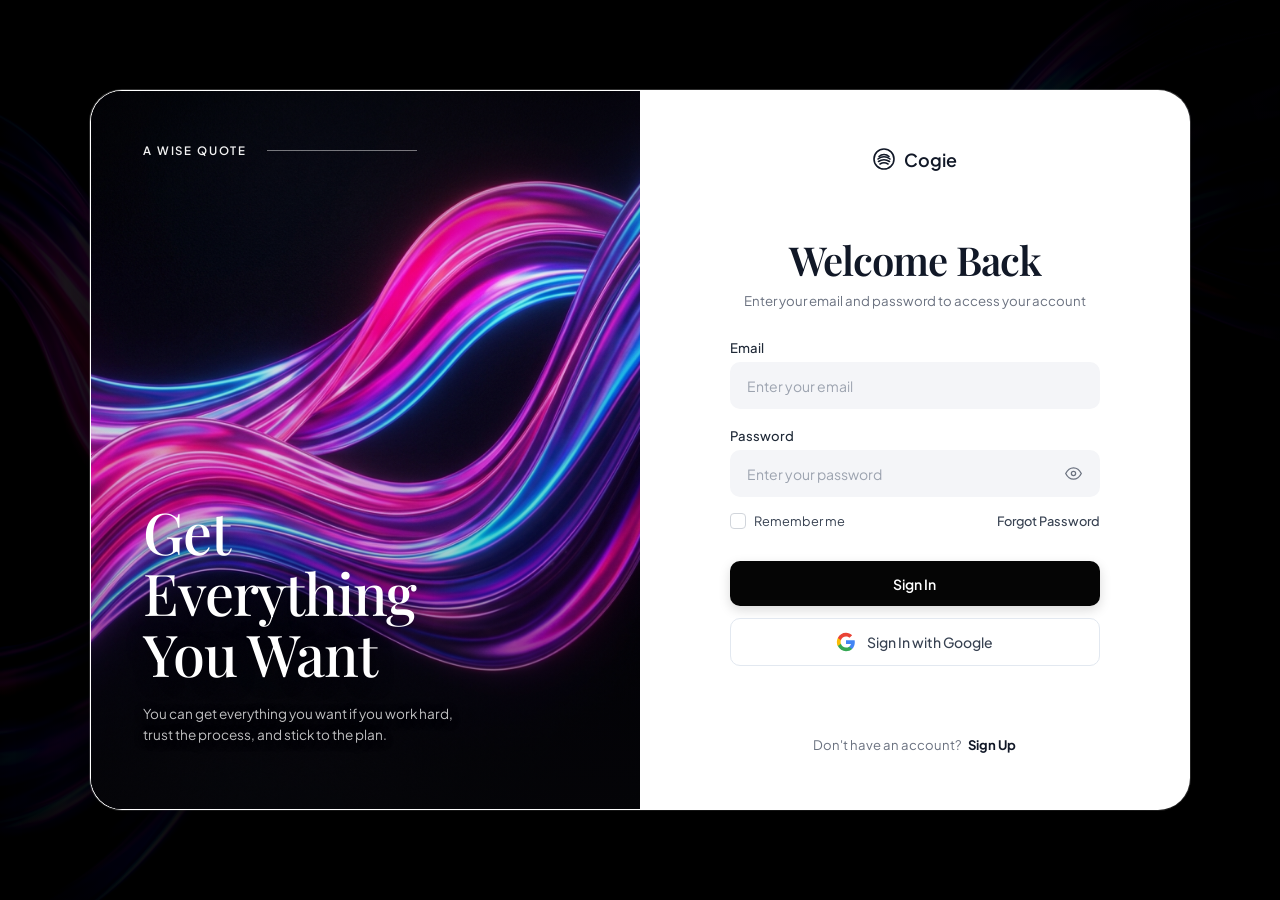
==== index.html @ a735789b "Base" ====
<!DOCTYPE html>
<html lang="en">
<head>
  <meta charset="UTF-8" />
  <meta name="viewport" content="width=device-width, initial-scale=1.0" />
  <title>Cogie — Sign In</title>
  <meta name="description" content="Welcome back to Cogie. Sign in to access your account." />
  
  <!-- Google Fonts: Bodoni Moda / Playfair Display & Plus Jakarta Sans -->
  <link rel="preconnect" href="https://fonts.googleapis.com">
  <link rel="preconnect" href="https://fonts.gstatic.com" crossorigin>
  <link href="https://fonts.googleapis.com/css2?family=Bodoni+Moda:ital,opsz,wght@0,6..96,400..700;1,6..96,400..700&family=Playfair+Display:ital,wght@0,400..700;1,400..700&family=Plus+Jakarta+Sans:wght@400;500;600;700&display=swap" rel="stylesheet">

  <link rel="stylesheet" href="style.css" />
</head>
<body>
  <!-- Background ambient atmosphere -->
  <div class="ambient-background"></div>

  <main class="page-container">
    <div class="auth-card" id="authCard">
      
      <!-- Left Visual Hero Panel -->
      <section class="hero-panel" aria-label="Quote and brand art">
        <div class="hero-bg-wrapper">
          <img src="assets/waves.jpg" alt="Vibrant fluid abstract ribbons" class="hero-bg-img" />
          <div class="hero-overlay"></div>
        </div>

        <div class="hero-content">
          <!-- Top Quote Label with Divider -->
          <div class="quote-header">
            <span class="quote-label">A WISE QUOTE</span>
            <div class="quote-line"></div>
          </div>

          <!-- Bottom Quote Main Text -->
          <div class="quote-body">
            <h1 class="quote-headline">
              Get<br>
              Everything<br>
              You Want
            </h1>
            <p class="quote-subtext">
              You can get everything you want if you work hard, trust the process, and stick to the plan.
            </p>
          </div>
        </div>
      </section>

      <!-- Right Login Form Panel -->
      <section class="form-panel" aria-label="Sign in form">
        <div class="form-panel-inner">
          
          <!-- Brand Logo Header -->
          <header class="brand-header">
            <a href="#" class="brand-logo" aria-label="Cogie Home">
              <!-- Cogie Ribbon Spiral Wave Icon -->
              <svg class="brand-icon" viewBox="0 0 24 24" fill="none" stroke="currentColor" stroke-linecap="round" stroke-linejoin="round" xmlns="http://www.w3.org/2000/svg">
                <circle cx="12" cy="12" r="10" stroke-width="1.6"/>
                <path d="M7 9.5c1.5-1.5 3.2-2 5-2s3.5.5 5 2" stroke-width="1.6"/>
                <path d="M6 12c1.8-1.5 3.8-2.2 6-2.2s4.2.7 6 2.2" stroke-width="1.6"/>
                <path d="M6.5 14.5c1.8-1.2 3.5-1.7 5.5-1.7s3.7.5 5.5 1.7" stroke-width="1.6"/>
                <path d="M8 17c1.3-.8 2.5-1.2 4-1.2s2.7.4 4 1.2" stroke-width="1.6"/>
              </svg>
              <span class="brand-name">Cogie</span>
            </a>
          </header>

          <!-- Form Content Container -->
          <div class="form-content">
            <div class="welcome-header">
              <h2 class="welcome-title">Welcome Back</h2>
              <p class="welcome-subtitle">Enter your email and password to access your account</p>
            </div>

            <!-- Login Form -->
            <form class="login-form" id="loginForm" novalidate>
              
              <!-- Email Input Group -->
              <div class="form-group">
                <label for="email" class="form-label">Email</label>
                <div class="input-wrapper">
                  <input
                    type="email"
                    id="email"
                    name="email"
                    class="form-input"
                    placeholder="Enter your email"
                    autocomplete="email"
                    required
                  />
                </div>
                <span class="error-message" id="emailError">Please enter a valid email address</span>
              </div>

              <!-- Password Input Group -->
              <div class="form-group">
                <label for="password" class="form-label">Password</label>
                <div class="input-wrapper password-wrapper">
                  <input
                    type="password"
                    id="password"
                    name="password"
                    class="form-input"
                    placeholder="Enter your password"
                    autocomplete="current-password"
                    required
                  />
                  <button
                    type="button"
                    class="password-toggle-btn"
                    id="passwordToggleBtn"
                    aria-label="Toggle password visibility"
                  >
                    <!-- Eye Icon (Default: hidden password) -->
                    <svg class="eye-icon eye-open" viewBox="0 0 24 24" fill="none" stroke="currentColor" stroke-width="1.8" stroke-linecap="round" stroke-linejoin="round">
                      <path d="M1 12s4-8 11-8 11 8 11 8-4 8-11 8-11-8-11-8z"></path>
                      <circle cx="12" cy="12" r="3"></circle>
                    </svg>
                    <!-- Eye Off Icon -->
                    <svg class="eye-icon eye-closed" viewBox="0 0 24 24" fill="none" stroke="currentColor" stroke-width="1.8" stroke-linecap="round" stroke-linejoin="round" style="display: none;">
                      <path d="M17.94 17.94A10.07 10.07 0 0 1 12 20c-7 0-11-8-11-8a18.45 18.45 0 0 1 5.06-5.94M9.9 4.24A9.12 9.12 0 0 1 12 4c7 0 11 8 11 8a18.5 18.5 0 0 1-2.16 3.19m-6.72-1.07a3 3 0 1 1-4.24-4.24"></path>
                      <line x1="1" y1="1" x2="23" y2="23"></line>
                    </svg>
                  </button>
                </div>
                <span class="error-message" id="passwordError">Please enter your password</span>
              </div>

              <!-- Options Row: Remember Me & Forgot Password -->
              <div class="form-options">
                <label class="custom-checkbox-container">
                  <input type="checkbox" id="rememberMe" name="remember" />
                  <span class="checkbox-custom"></span>
                  <span class="checkbox-label">Remember me</span>
                </label>
                <a href="#forgot" class="forgot-link">Forgot Password</a>
              </div>

              <!-- Action Buttons -->
              <div class="button-group">
                <button type="submit" class="btn btn-primary" id="submitBtn">
                  <span class="btn-text">Sign In</span>
                  <span class="btn-spinner" aria-hidden="true"></span>
                </button>

                <button type="button" class="btn btn-google" id="googleSignInBtn">
                  <!-- Official Google "G" Logo -->
                  <svg class="google-icon" viewBox="0 0 24 24" width="20" height="20" xmlns="http://www.w3.org/2000/svg">
                    <path d="M22.56 12.25c0-.78-.07-1.53-.2-2.25H12v4.26h5.92c-.26 1.37-1.04 2.53-2.21 3.31v2.77h3.57c2.08-1.92 3.28-4.74 3.28-8.09z" fill="#4285F4"/>
                    <path d="M12 23c2.97 0 5.46-.98 7.28-2.66l-3.57-2.77c-.98.66-2.23 1.06-3.71 1.06-2.86 0-5.29-1.93-6.16-4.53H2.18v2.84C3.99 20.53 7.7 23 12 23z" fill="#34A853"/>
                    <path d="M5.84 14.09c-.22-.66-.35-1.36-.35-2.09s.13-1.43.35-2.09V7.06H2.18C1.43 8.55 1 10.22 1 12s.43 3.45 1.18 4.94l2.85-2.22.81-.63z" fill="#FBBC05"/>
                    <path d="M12 5.38c1.62 0 3.06.56 4.21 1.64l3.15-3.15C17.45 2.09 14.97 1 12 1 7.7 1 3.99 3.47 2.18 7.06l3.66 2.84c.87-2.6 3.3-4.52 6.16-4.52z" fill="#EA4335"/>
                  </svg>
                  <span class="google-text">Sign In with Google</span>
                </button>
              </div>

            </form>
          </div>

          <!-- Bottom Footer -->
          <footer class="form-footer">
            <p class="footer-text">
              Don't have an account? <a href="#signup" class="signup-link">Sign Up</a>
            </p>
          </footer>

        </div>
      </section>

    </div>
  </main>

  <!-- Notification Toast (for interactive feedback) -->
  <div class="toast" id="toast" role="alert" aria-live="polite"></div>

  <script src="script.js"></script>
</body>
</html>
---- style.css ----
/* ==========================================================================
   Design Tokens & CSS Variables
   ========================================================================== */
:root {
  /* Colors */
  --bg-dark: #08080c;
  --panel-dark: #050508;
  --panel-light: #ffffff;
  
  --text-dark: #111827;
  --text-muted: #6b7280;
  --text-light: #ffffff;
  --text-light-muted: rgba(255, 255, 255, 0.72);

  --input-bg: #f4f5f8;
  --input-bg-focus: #ffffff;
  --input-border: #e5e7eb;
  --input-border-focus: #111827;
  
  --btn-primary-bg: #050505;
  --btn-primary-hover: #1f242d;
  --btn-primary-text: #ffffff;

  --btn-google-bg: #ffffff;
  --btn-google-border: #e2e8f0;
  --btn-google-hover: #f8fafc;
  --btn-google-text: #1e293b;

  --border-card: rgba(255, 255, 255, 0.95);
  --border-radius-card: 32px;
  --border-radius-input: 10px;
  --border-radius-btn: 10px;

  /* Typography */
  --font-serif: 'Playfair Display', 'Bodoni Moda', Georgia, serif;
  --font-sans: 'Plus Jakarta Sans', -apple-system, BlinkMacSystemFont, "Segoe UI", Roboto, sans-serif;

  /* Transitions */
  --transition-fast: 0.2s cubic-bezier(0.4, 0, 0.2, 1);
  --transition-smooth: 0.35s cubic-bezier(0.16, 1, 0.3, 1);
}

/* ==========================================================================
   Reset & Base Styles
   ========================================================================== */
*, *::before, *::after {
  box-sizing: border-box;
  margin: 0;
  padding: 0;
}

html, body {
  min-height: 100vh;
  width: 100%;
  font-family: var(--font-sans);
  background-color: #040407;
  color: var(--text-dark);
  -webkit-font-smoothing: antialiased;
  -moz-osx-font-smoothing: grayscale;
  overflow-x: hidden;
}

/* ==========================================================================
   Ambient Fullscreen Background
   ========================================================================== */
.ambient-background {
  position: fixed;
  inset: 0;
  background-image: url('assets/waves.jpg');
  background-size: cover;
  background-position: center;
  filter: brightness(0.75) contrast(1.1);
  z-index: 0;
}

.ambient-background::after {
  content: '';
  position: absolute;
  inset: 0;
  background: radial-gradient(circle at 45% 50%, rgba(4, 4, 7, 0.4) 0%, rgba(4, 4, 7, 0.95) 85%);
}

/* ==========================================================================
   Layout Container
   ========================================================================== */
.page-container {
  position: relative;
  z-index: 1;
  min-height: 100vh;
  display: flex;
  align-items: center;
  justify-content: center;
  padding: 2.5rem 2rem;
}

/* ==========================================================================
   Main Auth Card
   ========================================================================== */
.auth-card {
  width: 100%;
  max-width: 1100px;
  min-height: 720px;
  background: var(--panel-light);
  border-radius: var(--border-radius-card);
  border: 1.5px solid rgba(255, 255, 255, 0.9);
  box-shadow: 
    0 30px 70px -10px rgba(0, 0, 0, 0.8),
    0 0 0 1px rgba(255, 255, 255, 0.2);
  display: grid;
  grid-template-columns: 1fr 1fr;
  overflow: hidden;
  position: relative;
  animation: cardFadeIn 0.8s cubic-bezier(0.16, 1, 0.3, 1) forwards;
}

@keyframes cardFadeIn {
  from {
    opacity: 0;
    transform: translateY(16px) scale(0.985);
  }
  to {
    opacity: 1;
    transform: translateY(0) scale(1);
  }
}

/* ==========================================================================
   Left Hero Panel (Artwork & Quote)
   ========================================================================== */
.hero-panel {
  position: relative;
  background-color: var(--panel-dark);
  overflow: hidden;
  display: flex;
  flex-direction: column;
  padding: 3.25rem 3.25rem 3.5rem 3.25rem;
  color: var(--text-light);
}

.hero-bg-wrapper {
  position: absolute;
  inset: 0;
  z-index: 1;
  overflow: hidden;
}

.hero-bg-img {
  width: 100%;
  height: 100%;
  object-fit: cover;
  object-position: center;
  transform: scale(1.02);
  transition: transform 8s ease-out;
}

.hero-panel:hover .hero-bg-img {
  transform: scale(1.06);
}

.hero-overlay {
  position: absolute;
  inset: 0;
  background: linear-gradient(
    180deg,
    rgba(5, 5, 8, 0.4) 0%,
    rgba(5, 5, 8, 0.05) 25%,
    rgba(5, 5, 8, 0.2) 65%,
    rgba(5, 5, 8, 0.85) 100%
  );
}

.hero-content {
  position: relative;
  z-index: 2;
  display: flex;
  flex-direction: column;
  justify-content: space-between;
  height: 100%;
  pointer-events: none;
}

/* Top Quote Header */
.quote-header {
  display: flex;
  align-items: center;
  gap: 1.25rem;
}

.quote-label {
  font-size: 0.72rem;
  font-weight: 600;
  letter-spacing: 0.16em;
  text-transform: uppercase;
  color: rgba(255, 255, 255, 0.95);
  white-space: nowrap;
}

.quote-line {
  height: 1px;
  background: rgba(255, 255, 255, 0.45);
  flex-grow: 1;
  max-width: 150px;
}

/* Bottom Quote Body */
.quote-body {
  margin-top: auto;
  padding-bottom: 0.5rem;
}

.quote-headline {
  font-family: var(--font-serif);
  font-size: 3.6rem;
  font-weight: 500;
  line-height: 1.06;
  letter-spacing: -0.02em;
  color: #ffffff;
  margin-bottom: 1.25rem;
  text-shadow: 0 4px 20px rgba(0, 0, 0, 0.4);
}

.quote-subtext {
  font-size: 0.85rem;
  line-height: 1.5;
  color: rgba(255, 255, 255, 0.75);
  max-width: 320px;
  font-weight: 400;
  text-shadow: 0 2px 10px rgba(0, 0, 0, 0.6);
}

/* ==========================================================================
   Right Form Panel
   ========================================================================== */
.form-panel {
  background-color: var(--panel-light);
  display: flex;
  flex-direction: column;
  position: relative;
  z-index: 2;
  padding: 3.5rem 4rem;
}

.form-panel-inner {
  display: flex;
  flex-direction: column;
  justify-content: space-between;
  height: 100%;
  width: 100%;
  max-width: 370px;
  margin: 0 auto;
}

/* Brand Header */
.brand-header {
  display: flex;
  justify-content: center;
  align-items: center;
  padding-bottom: 1rem;
}

.brand-logo {
  display: inline-flex;
  align-items: center;
  gap: 0.5rem;
  text-decoration: none;
  color: var(--text-dark);
  transition: opacity var(--transition-fast);
}

.brand-logo:hover {
  opacity: 0.85;
}

.brand-icon {
  width: 24px;
  height: 24px;
  color: #111827;
}

.brand-name {
  font-size: 1.12rem;
  font-weight: 600;
  letter-spacing: -0.01em;
  color: #111827;
}

/* Form Content */
.form-content {
  display: flex;
  flex-direction: column;
  justify-content: center;
  margin: auto 0;
  padding: 0.75rem 0;
}

.welcome-header {
  text-align: center;
  margin-bottom: 1.85rem;
}

.welcome-title {
  font-family: var(--font-serif);
  font-size: 2.5rem;
  font-weight: 600;
  color: #111827;
  letter-spacing: -0.025em;
  margin-bottom: 0.4rem;
}

.welcome-subtitle {
  font-size: 0.83rem;
  color: var(--text-muted);
  font-weight: 400;
}

/* Form Controls */
.login-form {
  display: flex;
  flex-direction: column;
  gap: 1.15rem;
}

.form-group {
  display: flex;
  flex-direction: column;
  gap: 0.4rem;
}

.form-label {
  font-size: 0.82rem;
  font-weight: 500;
  color: #1f2937;
}

.input-wrapper {
  position: relative;
  display: flex;
  align-items: center;
}

.form-input {
  width: 100%;
  padding: 0.82rem 1rem;
  font-family: var(--font-sans);
  font-size: 0.875rem;
  color: #111827;
  background-color: var(--input-bg);
  border: 1px solid transparent;
  border-radius: var(--border-radius-input);
  outline: none;
  transition: all var(--transition-fast);
}

.form-input::placeholder {
  color: #9ca3af;
  font-weight: 400;
}

.form-input:hover {
  background-color: #edeff3;
}

.form-input:focus {
  background-color: var(--input-bg-focus);
  border-color: #cbd5e1;
  box-shadow: 0 0 0 3px rgba(0, 0, 0, 0.05);
}

.form-group.has-error .form-input {
  border-color: #ef4444;
  background-color: #fef2f2;
}

.error-message {
  display: none;
  font-size: 0.75rem;
  color: #ef4444;
  margin-top: 0.2rem;
}

.form-group.has-error .error-message {
  display: block;
}

/* Password Toggle */
.password-wrapper .form-input {
  padding-right: 2.75rem;
}

.password-toggle-btn {
  position: absolute;
  right: 0.75rem;
  background: transparent;
  border: none;
  cursor: pointer;
  padding: 0.35rem;
  display: flex;
  align-items: center;
  justify-content: center;
  color: #6b7280;
  border-radius: 6px;
  transition: color var(--transition-fast);
}

.password-toggle-btn:hover {
  color: #111827;
}

.password-toggle-btn:focus-visible {
  outline: 2px solid #111827;
}

.eye-icon {
  width: 17px;
  height: 17px;
}

/* Options: Remember me & Forgot password */
.form-options {
  display: flex;
  align-items: center;
  justify-content: space-between;
  margin-top: -0.1rem;
  margin-bottom: 0.35rem;
}

.custom-checkbox-container {
  display: inline-flex;
  align-items: center;
  gap: 0.55rem;
  cursor: pointer;
  user-select: none;
}

.custom-checkbox-container input[type="checkbox"] {
  position: absolute;
  opacity: 0;
  cursor: pointer;
  width: 0;
  height: 0;
}

.checkbox-custom {
  width: 16px;
  height: 16px;
  border: 1.5px solid #d1d5db;
  border-radius: 4px;
  background-color: #ffffff;
  display: inline-flex;
  align-items: center;
  justify-content: center;
  transition: all var(--transition-fast);
}

.custom-checkbox-container:hover .checkbox-custom {
  border-color: #9ca3af;
}

.custom-checkbox-container input:checked ~ .checkbox-custom {
  background-color: #111827;
  border-color: #111827;
}

.custom-checkbox-container input:checked ~ .checkbox-custom::after {
  content: '';
  width: 4px;
  height: 8px;
  border: solid white;
  border-width: 0 1.5px 1.5px 0;
  transform: rotate(45deg) translate(-0.5px, -0.5px);
}

.custom-checkbox-container input:focus-visible ~ .checkbox-custom {
  outline: 2px solid #111827;
  outline-offset: 2px;
}

.checkbox-label {
  font-size: 0.8rem;
  color: #374151;
  font-weight: 400;
}

.forgot-link {
  font-size: 0.8rem;
  color: #374151;
  text-decoration: none;
  font-weight: 500;
  transition: color var(--transition-fast);
}

.forgot-link:hover {
  color: #000000;
  text-decoration: underline;
}

/* Button Group */
.button-group {
  display: flex;
  flex-direction: column;
  gap: 0.75rem;
  margin-top: 0.5rem;
}

.btn {
  width: 100%;
  display: inline-flex;
  align-items: center;
  justify-content: center;
  gap: 0.65rem;
  padding: 0.82rem 1.25rem;
  border-radius: var(--border-radius-btn);
  font-family: var(--font-sans);
  font-size: 0.875rem;
  font-weight: 600;
  cursor: pointer;
  border: none;
  outline: none;
  position: relative;
  transition: all var(--transition-fast);
}

.btn:active {
  transform: scale(0.985);
}

.btn:focus-visible {
  outline: 2px solid #111827;
  outline-offset: 2px;
}

/* Primary Button (Sign In) */
.btn-primary {
  background-color: var(--btn-primary-bg);
  color: var(--btn-primary-text);
  box-shadow: 0 4px 12px rgba(0, 0, 0, 0.15);
}

.btn-primary:hover {
  background-color: var(--btn-primary-hover);
  box-shadow: 0 6px 16px rgba(0, 0, 0, 0.25);
}

/* Google Sign-in Button */
.btn-google {
  background-color: var(--btn-google-bg);
  color: var(--btn-google-text);
  border: 1px solid var(--btn-google-border);
  font-weight: 500;
}

.btn-google:hover {
  background-color: var(--btn-google-hover);
  border-color: #cbd5e1;
}

.google-icon {
  flex-shrink: 0;
}

.google-text {
  color: #374151;
  font-weight: 500;
}

/* Loading Spinner on Submit */
.btn-spinner {
  display: none;
  width: 16px;
  height: 16px;
  border: 2px solid rgba(255, 255, 255, 0.3);
  border-radius: 50%;
  border-top-color: #ffffff;
  animation: spin 0.7s linear infinite;
}

.btn.is-loading .btn-text {
  display: none;
}

.btn.is-loading .btn-spinner {
  display: inline-block;
}

@keyframes spin {
  to { transform: rotate(360deg); }
}

/* Footer */
.form-footer {
  text-align: center;
  padding-top: 1.5rem;
}

.footer-text {
  font-size: 0.82rem;
  color: var(--text-muted);
}

.signup-link {
  color: #111827;
  font-weight: 700;
  text-decoration: none;
  margin-left: 0.2rem;
  transition: text-decoration var(--transition-fast);
}

.signup-link:hover {
  text-decoration: underline;
}

/* Toast Notification */
.toast {
  position: fixed;
  bottom: 2rem;
  right: 2rem;
  background-color: #111827;
  color: #ffffff;
  padding: 0.9rem 1.4rem;
  border-radius: 12px;
  font-size: 0.875rem;
  box-shadow: 0 10px 25px rgba(0, 0, 0, 0.3);
  opacity: 0;
  transform: translateY(12px);
  pointer-events: none;
  transition: all var(--transition-smooth);
  z-index: 999;
}

.toast.show {
  opacity: 1;
  transform: translateY(0);
}

/* ==========================================================================
   Responsive Breakpoints
   ========================================================================== */
@media (max-width: 900px) {
  .auth-card {
    grid-template-columns: 1fr;
    max-width: 480px;
    border-radius: 24px;
    min-height: auto;
  }

  .hero-panel {
    padding: 2.2rem 2rem;
    min-height: 240px;
  }

  .quote-headline {
    font-size: 2.2rem;
    margin-bottom: 0.75rem;
  }

  .quote-subtext {
    font-size: 0.8rem;
  }

  .form-panel {
    padding: 2.5rem 2rem;
  }
}

@media (max-width: 480px) {
  .page-container {
    padding: 1rem;
  }

  .auth-card {
    border-radius: 20px;
  }

  .hero-panel {
    padding: 1.75rem 1.5rem;
    min-height: 200px;
  }

  .quote-headline {
    font-size: 1.85rem;
  }

  .form-panel {
    padding: 2rem 1.25rem;
  }

  .welcome-title {
    font-size: 1.85rem;
  }
}
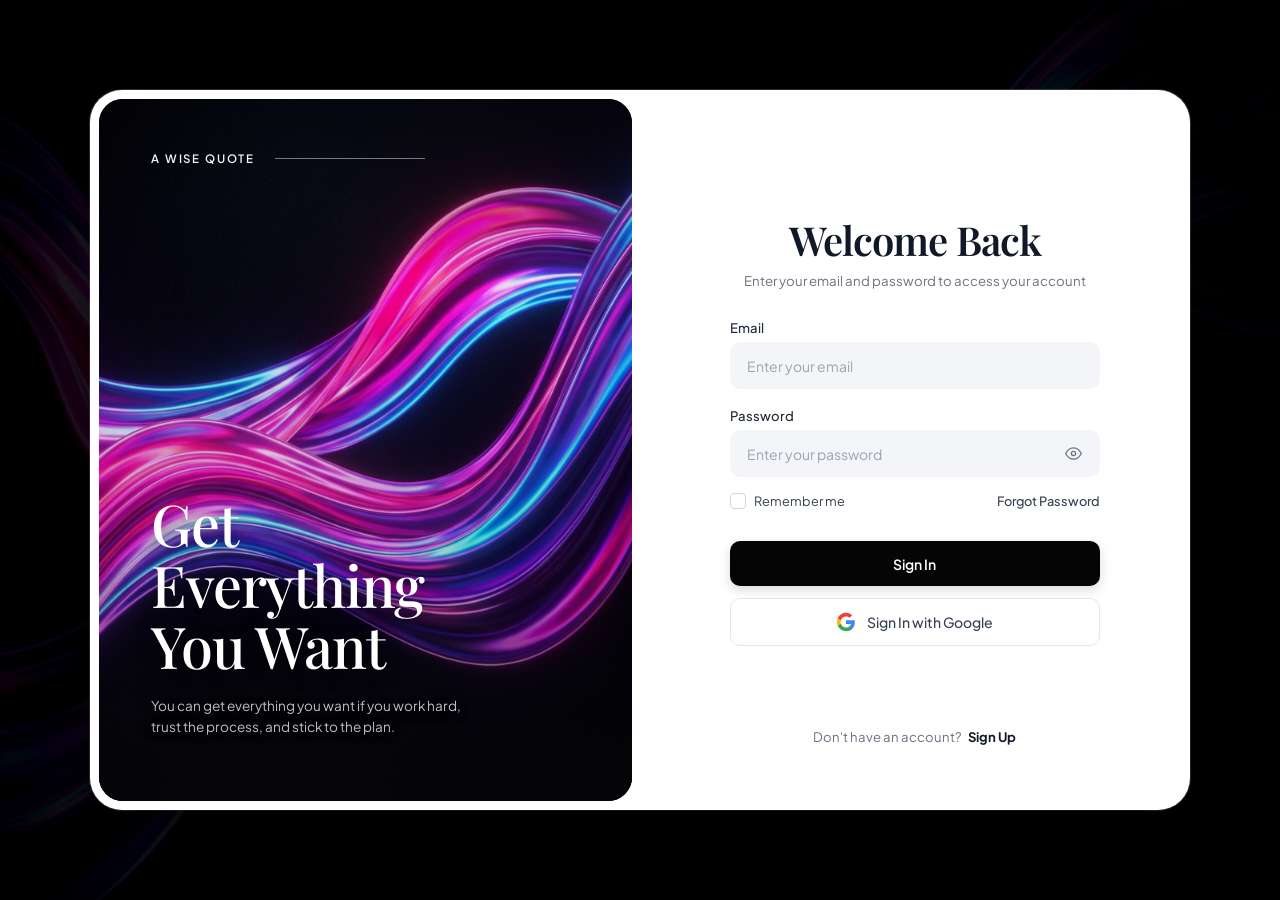
==== commit 055ac55a: "Fix: Add padding to image in card and rounded corners" ====
--- a/index.html
+++ b/index.html
@@ -52,21 +52,6 @@
       <section class="form-panel" aria-label="Sign in form">
         <div class="form-panel-inner">
           
-          <!-- Brand Logo Header -->
-          <header class="brand-header">
-            <a href="#" class="brand-logo" aria-label="Cogie Home">
-              <!-- Cogie Ribbon Spiral Wave Icon -->
-              <svg class="brand-icon" viewBox="0 0 24 24" fill="none" stroke="currentColor" stroke-linecap="round" stroke-linejoin="round" xmlns="http://www.w3.org/2000/svg">
-                <circle cx="12" cy="12" r="10" stroke-width="1.6"/>
-                <path d="M7 9.5c1.5-1.5 3.2-2 5-2s3.5.5 5 2" stroke-width="1.6"/>
-                <path d="M6 12c1.8-1.5 3.8-2.2 6-2.2s4.2.7 6 2.2" stroke-width="1.6"/>
-                <path d="M6.5 14.5c1.8-1.2 3.5-1.7 5.5-1.7s3.7.5 5.5 1.7" stroke-width="1.6"/>
-                <path d="M8 17c1.3-.8 2.5-1.2 4-1.2s2.7.4 4 1.2" stroke-width="1.6"/>
-              </svg>
-              <span class="brand-name">Cogie</span>
-            </a>
-          </header>
-
           <!-- Form Content Container -->
           <div class="form-content">
             <div class="welcome-header">
--- a/style.css
+++ b/style.css
@@ -28,6 +28,8 @@
 
   --border-card: rgba(255, 255, 255, 0.95);
   --border-radius-card: 32px;
+  --border-radius-hero: 24px;
+  --card-padding: 8px;
   --border-radius-input: 10px;
   --border-radius-btn: 10px;
 
@@ -108,6 +110,8 @@
     0 0 0 1px rgba(255, 255, 255, 0.2);
   display: grid;
   grid-template-columns: 1fr 1fr;
+  padding: var(--card-padding);
+  gap: 1rem;
   overflow: hidden;
   position: relative;
   animation: cardFadeIn 0.8s cubic-bezier(0.16, 1, 0.3, 1) forwards;
@@ -130,6 +134,7 @@
 .hero-panel {
   position: relative;
   background-color: var(--panel-dark);
+  border-radius: var(--border-radius-hero);
   overflow: hidden;
   display: flex;
   flex-direction: column;
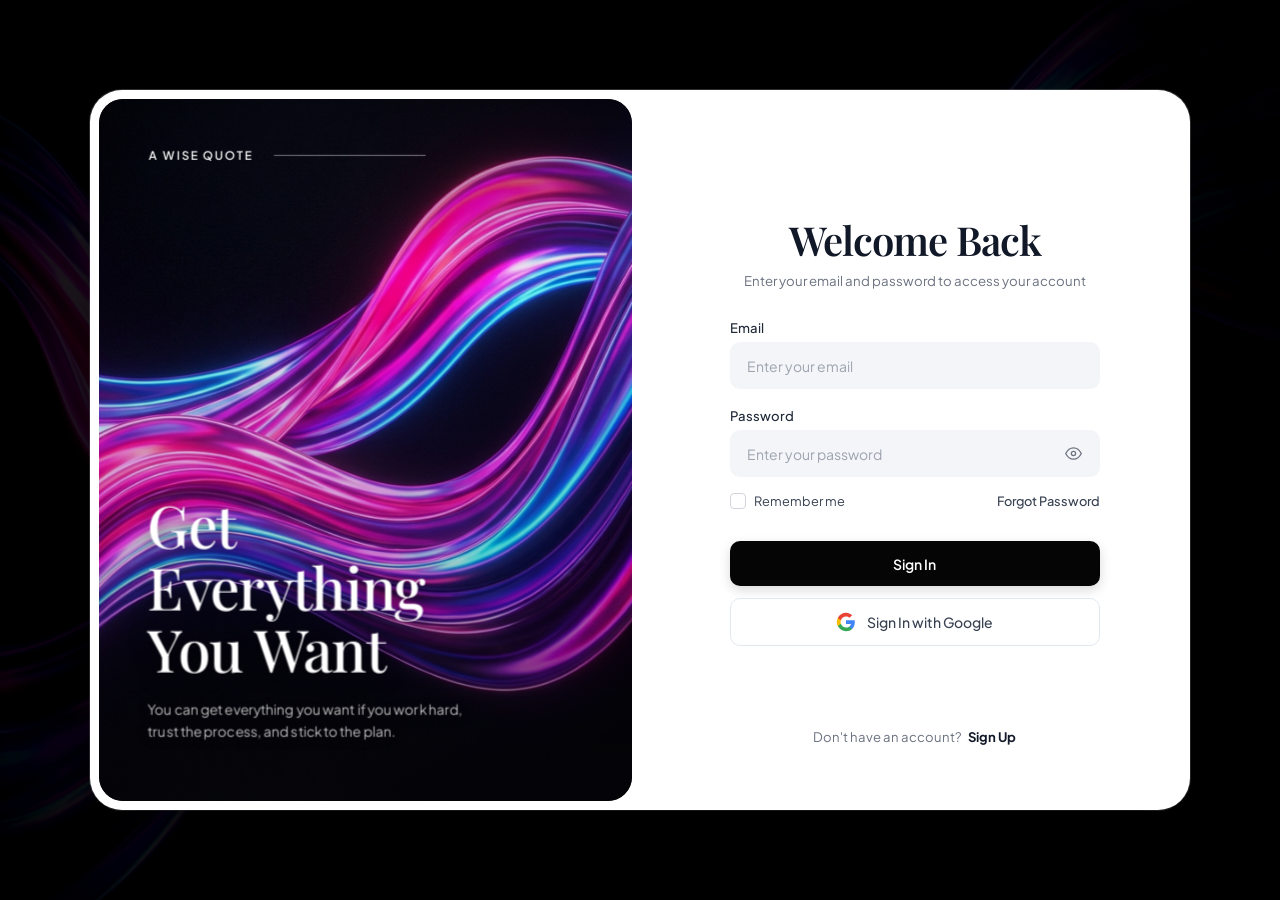
==== commit 17dc5db6: "Feat: Add card 3D Mouse Tilt & Parallax (Vanilla JS)" ====
--- a/index.html
+++ b/index.html
@@ -21,10 +21,11 @@
     <div class="auth-card" id="authCard">
       
       <!-- Left Visual Hero Panel -->
-      <section class="hero-panel" aria-label="Quote and brand art">
+      <section class="hero-panel" id="heroPanel" aria-label="Quote and brand art">
         <div class="hero-bg-wrapper">
-          <img src="assets/waves.jpg" alt="Vibrant fluid abstract ribbons" class="hero-bg-img" />
+          <img src="assets/waves.jpg" alt="Vibrant fluid abstract ribbons" class="hero-bg-img" id="heroBgImg" />
           <div class="hero-overlay"></div>
+          <div class="hero-shine" id="heroShine"></div>
         </div>
 
         <div class="hero-content">
--- a/style.css
+++ b/style.css
@@ -129,7 +129,7 @@
 }
 
 /* ==========================================================================
-   Left Hero Panel (Artwork & Quote)
+   Left Hero Panel (Artwork & Quote with 3D Tilt & Parallax)
    ========================================================================== */
 .hero-panel {
   position: relative;
@@ -140,26 +140,42 @@
   flex-direction: column;
   padding: 3.25rem 3.25rem 3.5rem 3.25rem;
   color: var(--text-light);
+  perspective: 1400px;
+  transform-style: preserve-3d;
+  will-change: transform;
+  transform: rotateX(0deg) rotateY(0deg) translateZ(0);
+  transition: transform 0.5s cubic-bezier(0.2, 0.8, 0.2, 1), box-shadow 0.5s ease;
+  cursor: default;
+}
+
+.hero-panel.is-tilting {
+  transition: transform 0.08s linear, box-shadow 0.15s ease;
 }
 
 .hero-bg-wrapper {
   position: absolute;
-  inset: 0;
+  inset: -15px; /* Slight bleed to allow parallax offset without revealing edges */
   z-index: 1;
   overflow: hidden;
+  border-radius: inherit;
+  transform-style: preserve-3d;
+  pointer-events: none;
 }
 
 .hero-bg-img {
-  width: 100%;
-  height: 100%;
+  width: calc(100% + 30px);
+  height: calc(100% + 30px);
+  margin-left: -15px;
+  margin-top: -15px;
   object-fit: cover;
   object-position: center;
-  transform: scale(1.02);
-  transition: transform 8s ease-out;
-}
-
-.hero-panel:hover .hero-bg-img {
-  transform: scale(1.06);
+  transform: scale(1.05) translate3d(0, 0, -10px);
+  will-change: transform;
+  transition: transform 0.5s cubic-bezier(0.2, 0.8, 0.2, 1);
+}
+
+.hero-panel.is-tilting .hero-bg-img {
+  transition: transform 0.08s linear;
 }
 
 .hero-overlay {
@@ -172,23 +188,53 @@
     rgba(5, 5, 8, 0.2) 65%,
     rgba(5, 5, 8, 0.85) 100%
   );
+  pointer-events: none;
+}
+
+/* 3D Dynamic Specular Glare / Shine Effect */
+.hero-shine {
+  position: absolute;
+  inset: 0;
+  background: radial-gradient(
+    circle at var(--shine-x, 50%) var(--shine-y, 50%),
+    rgba(255, 255, 255, 0.25) 0%,
+    rgba(255, 120, 220, 0.08) 30%,
+    transparent 60%
+  );
+  opacity: 0;
+  mix-blend-mode: overlay;
+  pointer-events: none;
+  transition: opacity 0.4s ease;
+  z-index: 2;
+}
+
+.hero-panel:hover .hero-shine {
+  opacity: 1;
 }
 
 .hero-content {
   position: relative;
-  z-index: 2;
+  z-index: 3;
   display: flex;
   flex-direction: column;
   justify-content: space-between;
   height: 100%;
   pointer-events: none;
-}
-
-/* Top Quote Header */
+  transform-style: preserve-3d;
+}
+
+/* Top Quote Header with subtle Parallax depth */
 .quote-header {
   display: flex;
   align-items: center;
   gap: 1.25rem;
+  transform: translate3d(0, 0, 15px);
+  will-change: transform;
+  transition: transform 0.5s cubic-bezier(0.2, 0.8, 0.2, 1);
+}
+
+.hero-panel.is-tilting .quote-header {
+  transition: transform 0.08s linear;
 }
 
 .quote-label {
@@ -207,10 +253,17 @@
   max-width: 150px;
 }
 
-/* Bottom Quote Body */
+/* Bottom Quote Body with subtle Parallax depth */
 .quote-body {
   margin-top: auto;
   padding-bottom: 0.5rem;
+  transform: translate3d(0, 0, 22px);
+  will-change: transform;
+  transition: transform 0.5s cubic-bezier(0.2, 0.8, 0.2, 1);
+}
+
+.hero-panel.is-tilting .quote-body {
+  transition: transform 0.08s linear;
 }
 
 .quote-headline {
@@ -221,7 +274,8 @@
   letter-spacing: -0.02em;
   color: #ffffff;
   margin-bottom: 1.25rem;
-  text-shadow: 0 4px 20px rgba(0, 0, 0, 0.4);
+  text-shadow: 0 4px 20px rgba(0, 0, 0, 0.5);
+  transform: translate3d(0, 0, 8px);
 }
 
 .quote-subtext {
@@ -231,6 +285,7 @@
   max-width: 320px;
   font-weight: 400;
   text-shadow: 0 2px 10px rgba(0, 0, 0, 0.6);
+  transform: translate3d(0, 0, 5px);
 }
 
 /* ==========================================================================
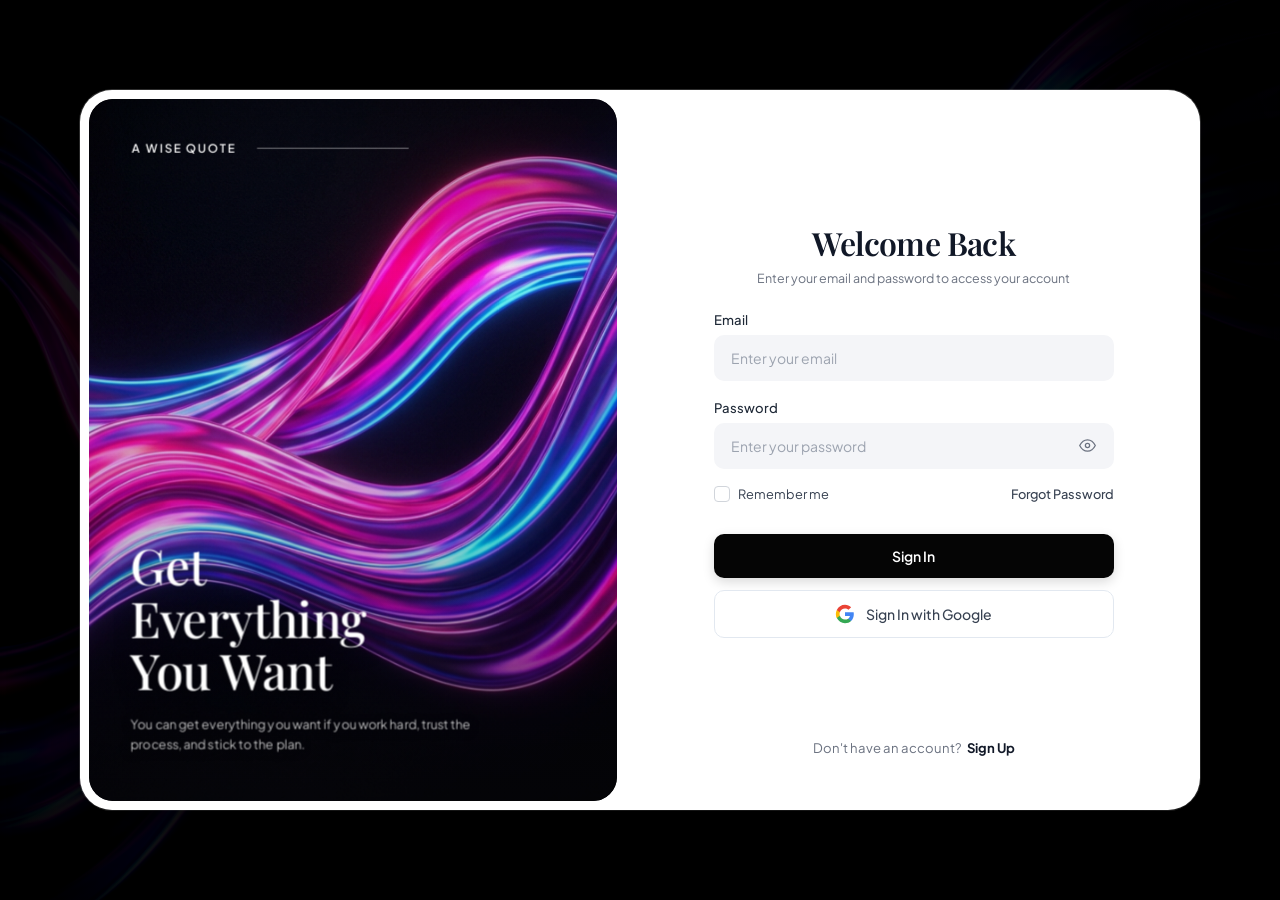
==== commit 3bf756f6: "Feat: Add register tab" ====
--- a/index.html
+++ b/index.html
@@ -149,7 +149,7 @@
           <!-- Bottom Footer -->
           <footer class="form-footer">
             <p class="footer-text">
-              Don't have an account? <a href="#signup" class="signup-link">Sign Up</a>
+              Don't have an account? <a href="register.html" class="signup-link">Sign Up</a>
             </p>
           </footer>
 
--- a/style.css
+++ b/style.css
@@ -89,10 +89,12 @@
   position: relative;
   z-index: 1;
   min-height: 100vh;
+  min-height: 100dvh;
   display: flex;
   align-items: center;
   justify-content: center;
-  padding: 2.5rem 2rem;
+  padding: clamp(1rem, 3.5vh, 2.5rem) clamp(1rem, 3.5vw, 2rem);
+  box-sizing: border-box;
 }
 
 /* ==========================================================================
@@ -100,8 +102,8 @@
    ========================================================================== */
 .auth-card {
   width: 100%;
-  max-width: 1100px;
-  min-height: 720px;
+  max-width: 1120px;
+  min-height: min(720px, calc(100dvh - 3rem));
   background: var(--panel-light);
   border-radius: var(--border-radius-card);
   border: 1.5px solid rgba(255, 255, 255, 0.9);
@@ -109,9 +111,9 @@
     0 30px 70px -10px rgba(0, 0, 0, 0.8),
     0 0 0 1px rgba(255, 255, 255, 0.2);
   display: grid;
-  grid-template-columns: 1fr 1fr;
+  grid-template-columns: 1fr 1.05fr;
   padding: var(--card-padding);
-  gap: 1rem;
+  gap: clamp(0.75rem, 1.5vw, 1.25rem);
   overflow: hidden;
   position: relative;
   animation: cardFadeIn 0.8s cubic-bezier(0.16, 1, 0.3, 1) forwards;
@@ -138,7 +140,7 @@
   overflow: hidden;
   display: flex;
   flex-direction: column;
-  padding: 3.25rem 3.25rem 3.5rem 3.25rem;
+  padding: clamp(2rem, 3.5vw, 3.5rem);
   color: var(--text-light);
   perspective: 1400px;
   transform-style: preserve-3d;
@@ -146,6 +148,7 @@
   transform: rotateX(0deg) rotateY(0deg) translateZ(0);
   transition: transform 0.5s cubic-bezier(0.2, 0.8, 0.2, 1), box-shadow 0.5s ease;
   cursor: default;
+  min-height: 280px;
 }
 
 .hero-panel.is-tilting {
@@ -268,21 +271,21 @@
 
 .quote-headline {
   font-family: var(--font-serif);
-  font-size: 3.6rem;
+  font-size: clamp(2.2rem, 3.8vw, 3.6rem);
   font-weight: 500;
   line-height: 1.06;
   letter-spacing: -0.02em;
   color: #ffffff;
-  margin-bottom: 1.25rem;
+  margin-bottom: clamp(0.75rem, 1.5vw, 1.25rem);
   text-shadow: 0 4px 20px rgba(0, 0, 0, 0.5);
   transform: translate3d(0, 0, 8px);
 }
 
 .quote-subtext {
-  font-size: 0.85rem;
+  font-size: clamp(0.78rem, 0.9vw, 0.85rem);
   line-height: 1.5;
   color: rgba(255, 255, 255, 0.75);
-  max-width: 320px;
+  max-width: 340px;
   font-weight: 400;
   text-shadow: 0 2px 10px rgba(0, 0, 0, 0.6);
   transform: translate3d(0, 0, 5px);
@@ -297,7 +300,7 @@
   flex-direction: column;
   position: relative;
   z-index: 2;
-  padding: 3.5rem 4rem;
+  padding: clamp(2rem, 3.5vw, 3.5rem) clamp(1.5rem, 3.5vw, 3.75rem);
 }
 
 .form-panel-inner {
@@ -306,7 +309,7 @@
   justify-content: space-between;
   height: 100%;
   width: 100%;
-  max-width: 370px;
+  max-width: 400px;
   margin: 0 auto;
 }
 
@@ -350,25 +353,25 @@
   flex-direction: column;
   justify-content: center;
   margin: auto 0;
-  padding: 0.75rem 0;
+  padding: 0.5rem 0;
 }
 
 .welcome-header {
   text-align: center;
-  margin-bottom: 1.85rem;
+  margin-bottom: clamp(1.25rem, 2vw, 1.85rem);
 }
 
 .welcome-title {
   font-family: var(--font-serif);
-  font-size: 2.5rem;
+  font-size: clamp(1.75rem, 2.5vw, 2.5rem);
   font-weight: 600;
   color: #111827;
   letter-spacing: -0.025em;
-  margin-bottom: 0.4rem;
+  margin-bottom: 0.35rem;
 }
 
 .welcome-subtitle {
-  font-size: 0.83rem;
+  font-size: clamp(0.78rem, 0.9vw, 0.83rem);
   color: var(--text-muted);
   font-weight: 400;
 }
@@ -692,59 +695,481 @@
   transform: translateY(0);
 }
 
+/* Password Strength Meter */
+.password-strength-container {
+  margin-top: 0.4rem;
+  display: flex;
+  flex-direction: column;
+  gap: 0.35rem;
+}
+
+.strength-bar-track {
+  width: 100%;
+  height: 4px;
+  background-color: #e5e7eb;
+  border-radius: 999px;
+  overflow: hidden;
+}
+
+.strength-bar-fill {
+  height: 100%;
+  width: 0%;
+  border-radius: 999px;
+  background-color: #ef4444;
+  transition: width 0.3s cubic-bezier(0.4, 0, 0.2, 1), background-color 0.3s ease;
+}
+
+.strength-bar-fill.level-weak {
+  background-color: #ef4444;
+}
+
+.strength-bar-fill.level-fair {
+  background-color: #f59e0b;
+}
+
+.strength-bar-fill.level-good {
+  background-color: #3b82f6;
+}
+
+.strength-bar-fill.level-strong {
+  background-color: #10b981;
+}
+
+.strength-label-row {
+  display: flex;
+  justify-content: space-between;
+  align-items: center;
+  font-size: 0.72rem;
+}
+
+.strength-text {
+  color: var(--text-muted);
+}
+
+.strength-status {
+  font-weight: 600;
+  color: var(--text-muted);
+  transition: color 0.2s ease;
+}
+
+/* Password Criteria Checklist */
+.password-criteria-list {
+  margin-top: 0.45rem;
+  display: grid;
+  grid-template-columns: 1fr;
+  gap: 0.35rem;
+  background-color: #f9fafb;
+  border: 1px solid #f3f4f6;
+  border-radius: 8px;
+  padding: 0.6rem 0.75rem;
+}
+
+.criteria-item {
+  display: flex;
+  align-items: center;
+  gap: 0.45rem;
+  font-size: 0.72rem;
+  color: #6b7280;
+  transition: color var(--transition-fast);
+}
+
+.criteria-icon {
+  display: inline-flex;
+  align-items: center;
+  justify-content: center;
+  width: 13px;
+  height: 13px;
+  color: #9ca3af;
+  flex-shrink: 0;
+  transition: all var(--transition-fast);
+}
+
+.criteria-icon svg {
+  width: 100%;
+  height: 100%;
+}
+
+.criteria-item.valid {
+  color: #059669;
+  font-weight: 500;
+}
+
+.criteria-item.valid .criteria-icon {
+  color: #10b981;
+}
+
+/* CAPTCHA Widget Styling */
+.captcha-group {
+  margin-top: 0.25rem;
+}
+
+.captcha-wrapper {
+  display: flex;
+  justify-content: center;
+  background: #fdfdfd;
+  border-radius: 8px;
+  overflow: hidden;
+  max-width: 100%;
+}
+
+.captcha-wrapper iframe {
+  max-width: 100%;
+}
+
+/* Registration Success View */
+.registration-success-view {
+  display: flex;
+  flex-direction: column;
+  align-items: center;
+  text-align: center;
+  margin: auto 0;
+  padding: 1.5rem 0;
+  animation: fadeInSuccess 0.5s cubic-bezier(0.16, 1, 0.3, 1) forwards;
+}
+
+@keyframes fadeInSuccess {
+  from {
+    opacity: 0;
+    transform: translateY(12px) scale(0.97);
+  }
+  to {
+    opacity: 1;
+    transform: translateY(0) scale(1);
+  }
+}
+
+.success-icon-wrapper {
+  width: 68px;
+  height: 68px;
+  border-radius: 50%;
+  background: linear-gradient(135deg, #ecfdf5 0%, #d1fae5 100%);
+  border: 2px solid #a7f3d0;
+  display: flex;
+  align-items: center;
+  justify-content: center;
+  color: #059669;
+  margin-bottom: 1.25rem;
+  box-shadow: 0 10px 20px -5px rgba(16, 185, 129, 0.25);
+}
+
+.success-check-icon {
+  width: 34px;
+  height: 34px;
+}
+
+.success-description {
+  font-size: 0.85rem;
+  color: #4b5563;
+  margin-bottom: 1.25rem;
+  line-height: 1.5;
+}
+
+.registered-email-highlight {
+  color: #111827;
+  word-break: break-all;
+}
+
+.success-notice-box {
+  background-color: #f8fafc;
+  border: 1px solid #e2e8f0;
+  border-radius: 10px;
+  padding: 0.85rem 1rem;
+  font-size: 0.78rem;
+  color: #64748b;
+  display: flex;
+  align-items: flex-start;
+  gap: 0.65rem;
+  text-align: left;
+  line-height: 1.45;
+  width: 100%;
+}
+
+.notice-mail-icon {
+  width: 18px;
+  height: 18px;
+  color: #3b82f6;
+  flex-shrink: 0;
+  margin-top: 1px;
+}
+
+
 /* ==========================================================================
-   Responsive Breakpoints
+   Comprehensive Responsive System (Multi-Resolution & Devices)
    ========================================================================== */
-@media (max-width: 900px) {
+
+/* 1. Large Displays & 4K (min-width: 1440px) */
+@media (min-width: 1440px) {
+  .auth-card {
+    max-width: 1180px;
+    min-height: 740px;
+  }
+}
+
+/* 2. Laptops & Small Desktops (1024px - 1200px) */
+@media (max-width: 1200px) and (min-width: 861px) {
+  .auth-card {
+    max-width: 980px;
+  }
+  
+  .hero-panel {
+    padding: 2.5rem;
+  }
+
+  .form-panel {
+    padding: 2.5rem 2.75rem;
+  }
+}
+
+/* 3. Tablets Landscape & Compact Laptops (861px - 1024px) */
+@media (max-width: 1024px) and (min-width: 861px) {
+  .page-container {
+    padding: 1.5rem 1.25rem;
+  }
+
+  .auth-card {
+    max-width: 900px;
+    min-height: 620px;
+  }
+
+  .hero-panel {
+    padding: 2.25rem 2rem;
+  }
+
+  .form-panel {
+    padding: 2.25rem 2.25rem;
+  }
+}
+
+/* 4. Tablets Portrait & Mobile Stacked View (max-width: 860px) */
+@media (max-width: 860px) {
+  .page-container {
+    padding: 1.5rem 1.25rem;
+    align-items: flex-start;
+  }
+
   .auth-card {
     grid-template-columns: 1fr;
-    max-width: 480px;
-    border-radius: 24px;
+    max-width: 520px;
     min-height: auto;
+    border-radius: 26px;
+    margin: auto;
   }
 
   .hero-panel {
-    padding: 2.2rem 2rem;
-    min-height: 240px;
+    padding: 2.25rem 2rem 2.5rem 2rem;
+    min-height: 250px;
+    border-radius: 20px;
   }
 
   .quote-headline {
-    font-size: 2.2rem;
-    margin-bottom: 0.75rem;
+    font-size: 2.4rem;
+    margin-bottom: 0.6rem;
   }
 
   .quote-subtext {
-    font-size: 0.8rem;
+    font-size: 0.82rem;
+    max-width: 100%;
   }
 
   .form-panel {
-    padding: 2.5rem 2rem;
-  }
-}
-
-@media (max-width: 480px) {
+    padding: 2.25rem 2rem 2.5rem 2rem;
+  }
+
+  .welcome-header {
+    margin-bottom: 1.5rem;
+  }
+
+  .welcome-title {
+    font-size: 2.15rem;
+  }
+}
+
+/* 5. Mobile Devices (max-width: 580px) */
+@media (max-width: 580px) {
   .page-container {
-    padding: 1rem;
+    padding: 0.85rem 0.65rem;
   }
 
   .auth-card {
+    max-width: 100%;
     border-radius: 20px;
+    border-width: 1px;
+    box-shadow: 0 15px 40px -10px rgba(0, 0, 0, 0.6);
   }
 
   .hero-panel {
-    padding: 1.75rem 1.5rem;
+    padding: 1.75rem 1.4rem;
     min-height: 200px;
+    border-radius: 16px;
+  }
+
+  .quote-label {
+    font-size: 0.68rem;
+    letter-spacing: 0.12em;
   }
 
   .quote-headline {
-    font-size: 1.85rem;
+    font-size: 1.95rem;
+    line-height: 1.1;
+  }
+
+  .quote-subtext {
+    font-size: 0.78rem;
+    line-height: 1.4;
   }
 
   .form-panel {
-    padding: 2rem 1.25rem;
+    padding: 1.75rem 1.25rem 2rem 1.25rem;
   }
 
   .welcome-title {
     font-size: 1.85rem;
   }
-}
+
+  .welcome-subtitle {
+    font-size: 0.8rem;
+  }
+
+  .form-input {
+    padding: 0.75rem 0.9rem;
+    font-size: 0.85rem;
+  }
+
+  .btn {
+    padding: 0.78rem 1rem;
+    font-size: 0.85rem;
+  }
+
+  .password-criteria-list {
+    padding: 0.5rem 0.65rem;
+  }
+}
+
+/* 6. Ultra-Compact Mobile Screens (max-width: 380px down to 320px) */
+@media (max-width: 380px) {
+  .page-container {
+    padding: 0.5rem;
+  }
+
+  .auth-card {
+    border-radius: 16px;
+    padding: 6px;
+  }
+
+  .hero-panel {
+    padding: 1.4rem 1.15rem;
+    min-height: 170px;
+    border-radius: 12px;
+  }
+
+  .quote-headline {
+    font-size: 1.65rem;
+  }
+
+  .form-panel {
+    padding: 1.5rem 0.85rem 1.75rem 0.85rem;
+  }
+
+  .welcome-title {
+    font-size: 1.6rem;
+  }
+
+  .form-options {
+    flex-direction: column;
+    align-items: flex-start;
+    gap: 0.5rem;
+  }
+
+  /* Responsive scale for reCAPTCHA widget to prevent horizontal overflow on narrow screens */
+  .captcha-wrapper {
+    transform: scale(0.86);
+    transform-origin: center top;
+    margin-bottom: -12px;
+  }
+}
+
+@media (max-width: 330px) {
+  .captcha-wrapper {
+    transform: scale(0.76);
+    transform-origin: center top;
+    margin-bottom: -22px;
+  }
+}
+
+/* 7. Short Height Viewports (Laptops & Small Desktop Displays) */
+@media (max-height: 720px) and (min-width: 861px) {
+  .page-container {
+    padding: 1rem 1.5rem;
+  }
+
+  .auth-card {
+    min-height: 560px;
+  }
+
+  .hero-panel {
+    padding: 2rem 2.25rem;
+  }
+
+  .form-panel {
+    padding: 2rem 2.5rem;
+  }
+
+  .welcome-header {
+    margin-bottom: 1.1rem;
+  }
+
+  .quote-headline {
+    font-size: 2.6rem;
+    margin-bottom: 0.65rem;
+  }
+
+  .form-footer {
+    padding-top: 1rem;
+  }
+}
+
+/* 8. Mobile Landscape Mode (max-height: 520px and orientation: landscape) */
+@media (max-height: 520px) and (orientation: landscape) {
+  .page-container {
+    padding: 0.75rem;
+    align-items: flex-start;
+  }
+
+  .auth-card {
+    grid-template-columns: 1fr 1.2fr;
+    max-width: 820px;
+    min-height: auto;
+    border-radius: 18px;
+  }
+
+  .hero-panel {
+    padding: 1.5rem;
+    min-height: auto;
+  }
+
+  .quote-headline {
+    font-size: 1.75rem;
+    margin-bottom: 0.5rem;
+  }
+
+  .quote-subtext {
+    display: none; /* Keep hero clean in landscape */
+  }
+
+  .form-panel {
+    padding: 1.5rem 1.75rem;
+  }
+
+  .welcome-header {
+    margin-bottom: 1rem;
+  }
+
+  .welcome-title {
+    font-size: 1.6rem;
+  }
+
+  .form-footer {
+    padding-top: 0.75rem;
+  }
+}
+
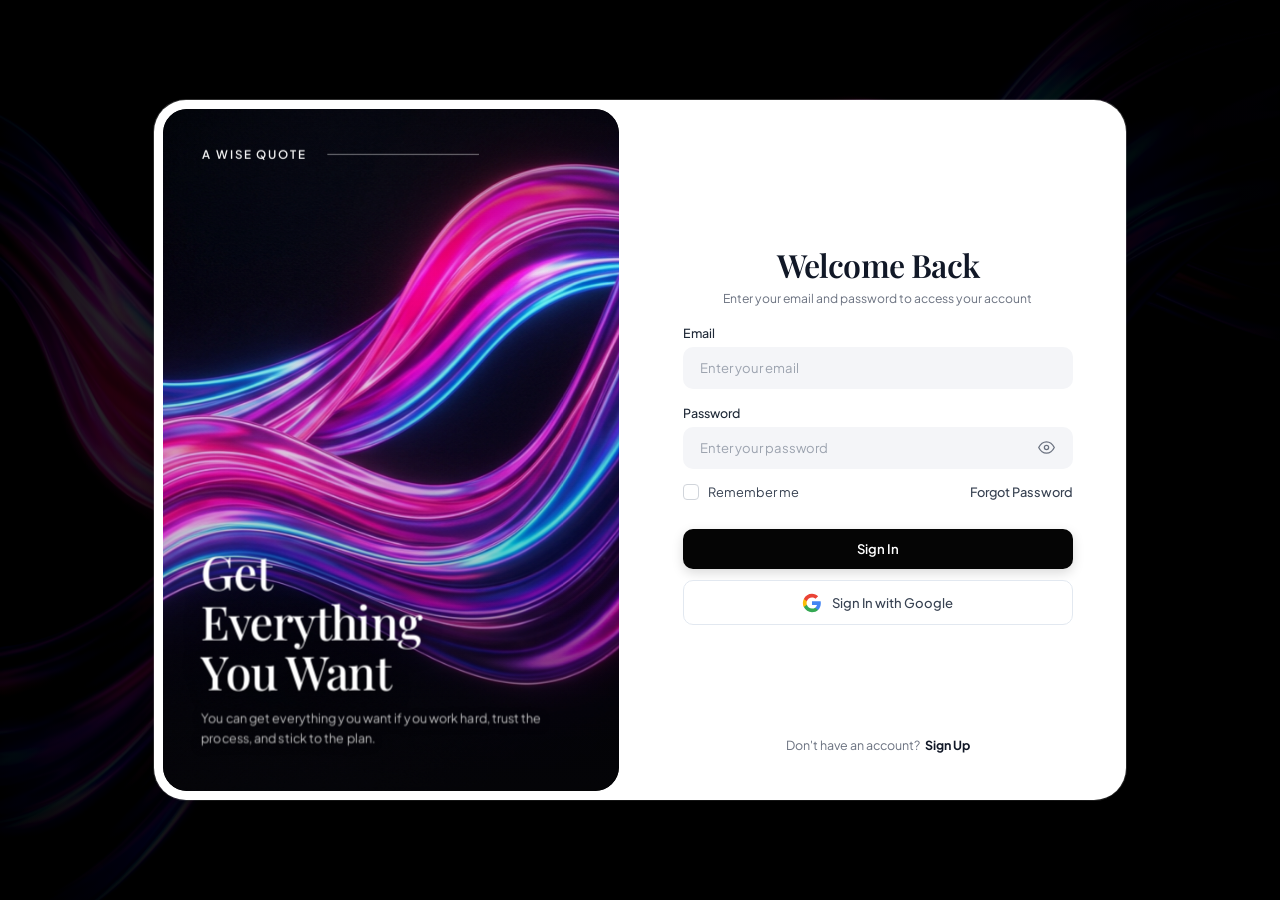
==== commit 4e85803d: "feat(frontend): implement profile, 2FA, password recovery, activation, and admin console" ====
--- a/index.html
+++ b/index.html
@@ -121,7 +121,7 @@
                   <span class="checkbox-custom"></span>
                   <span class="checkbox-label">Remember me</span>
                 </label>
-                <a href="#forgot" class="forgot-link">Forgot Password</a>
+                <a href="forgot-password.html" class="forgot-link">Forgot Password</a>
               </div>
 
               <!-- Action Buttons -->
--- a/style.css
+++ b/style.css
@@ -98,12 +98,14 @@
 }
 
 /* ==========================================================================
-   Main Auth Card
+   Main Auth Card (Dynamically Proportioned to Screen Dimensions)
    ========================================================================== */
 .auth-card {
   width: 100%;
-  max-width: 1120px;
-  min-height: min(720px, calc(100dvh - 3rem));
+  max-width: clamp(820px, 72vw, 1140px);
+  height: clamp(560px, 82vh, 750px);
+  min-height: clamp(540px, 80vh, 720px);
+  max-height: 88dvh;
   background: var(--panel-light);
   border-radius: var(--border-radius-card);
   border: 1.5px solid rgba(255, 255, 255, 0.9);
@@ -140,7 +142,7 @@
   overflow: hidden;
   display: flex;
   flex-direction: column;
-  padding: clamp(2rem, 3.5vw, 3.5rem);
+  padding: clamp(1.75rem, min(3.5vw, 4.5vh), 3.5rem);
   color: var(--text-light);
   perspective: 1400px;
   transform-style: preserve-3d;
@@ -148,7 +150,7 @@
   transform: rotateX(0deg) rotateY(0deg) translateZ(0);
   transition: transform 0.5s cubic-bezier(0.2, 0.8, 0.2, 1), box-shadow 0.5s ease;
   cursor: default;
-  min-height: 280px;
+  min-height: 260px;
 }
 
 .hero-panel.is-tilting {
@@ -271,18 +273,18 @@
 
 .quote-headline {
   font-family: var(--font-serif);
-  font-size: clamp(2.2rem, 3.8vw, 3.6rem);
+  font-size: clamp(2rem, min(3.6vw, 5.8vh), 3.6rem);
   font-weight: 500;
   line-height: 1.06;
   letter-spacing: -0.02em;
   color: #ffffff;
-  margin-bottom: clamp(0.75rem, 1.5vw, 1.25rem);
+  margin-bottom: clamp(0.6rem, 1.5vh, 1.25rem);
   text-shadow: 0 4px 20px rgba(0, 0, 0, 0.5);
   transform: translate3d(0, 0, 8px);
 }
 
 .quote-subtext {
-  font-size: clamp(0.78rem, 0.9vw, 0.85rem);
+  font-size: clamp(0.78rem, min(0.9vw, 1.6vh), 0.85rem);
   line-height: 1.5;
   color: rgba(255, 255, 255, 0.75);
   max-width: 340px;
@@ -300,7 +302,7 @@
   flex-direction: column;
   position: relative;
   z-index: 2;
-  padding: clamp(2rem, 3.5vw, 3.5rem) clamp(1.5rem, 3.5vw, 3.75rem);
+  padding: clamp(1.75rem, min(3.5vw, 4.2vh), 3.5rem) clamp(1.5rem, 3.5vw, 3.75rem);
 }
 
 .form-panel-inner {
@@ -318,7 +320,7 @@
   display: flex;
   justify-content: center;
   align-items: center;
-  padding-bottom: 1rem;
+  padding-bottom: clamp(0.5rem, 1.2vh, 1rem);
 }
 
 .brand-logo {
@@ -353,25 +355,25 @@
   flex-direction: column;
   justify-content: center;
   margin: auto 0;
-  padding: 0.5rem 0;
+  padding: 0.25rem 0;
 }
 
 .welcome-header {
   text-align: center;
-  margin-bottom: clamp(1.25rem, 2vw, 1.85rem);
+  margin-bottom: clamp(0.75rem, 2.2vh, 1.75rem);
 }
 
 .welcome-title {
   font-family: var(--font-serif);
-  font-size: clamp(1.75rem, 2.5vw, 2.5rem);
+  font-size: clamp(1.65rem, min(2.5vw, 4vh), 2.45rem);
   font-weight: 600;
   color: #111827;
   letter-spacing: -0.025em;
-  margin-bottom: 0.35rem;
+  margin-bottom: 0.25rem;
 }
 
 .welcome-subtitle {
-  font-size: clamp(0.78rem, 0.9vw, 0.83rem);
+  font-size: clamp(0.76rem, min(0.9vw, 1.5vh), 0.83rem);
   color: var(--text-muted);
   font-weight: 400;
 }
@@ -380,17 +382,27 @@
 .login-form {
   display: flex;
   flex-direction: column;
-  gap: 1.15rem;
+  gap: clamp(0.7rem, 1.8vh, 1.15rem);
+}
+
+.register-form {
+  gap: clamp(0.45rem, 1.2vh, 0.7rem);
+}
+
+.form-row-2 {
+  display: grid;
+  grid-template-columns: 1fr 1fr;
+  gap: 0.75rem;
 }
 
 .form-group {
   display: flex;
   flex-direction: column;
-  gap: 0.4rem;
+  gap: clamp(0.25rem, 0.6vh, 0.38rem);
 }
 
 .form-label {
-  font-size: 0.82rem;
+  font-size: clamp(0.78rem, 0.9vw, 0.82rem);
   font-weight: 500;
   color: #1f2937;
 }
@@ -403,9 +415,9 @@
 
 .form-input {
   width: 100%;
-  padding: 0.82rem 1rem;
+  padding: clamp(0.68rem, 1.3vh, 0.84rem) 1rem;
   font-family: var(--font-sans);
-  font-size: 0.875rem;
+  font-size: clamp(0.82rem, 0.9vw, 0.875rem);
   color: #111827;
   background-color: var(--input-bg);
   border: 1px solid transparent;
@@ -441,7 +453,8 @@
   margin-top: 0.2rem;
 }
 
-.form-group.has-error .error-message {
+.form-group.has-error .error-message,
+.password-validation-block.has-error .error-message {
   display: block;
 }
 
@@ -561,8 +574,8 @@
 .button-group {
   display: flex;
   flex-direction: column;
-  gap: 0.75rem;
-  margin-top: 0.5rem;
+  gap: clamp(0.5rem, 1.2vh, 0.75rem);
+  margin-top: clamp(0.25rem, 0.8vh, 0.5rem);
 }
 
 .btn {
@@ -571,10 +584,10 @@
   align-items: center;
   justify-content: center;
   gap: 0.65rem;
-  padding: 0.82rem 1.25rem;
+  padding: clamp(0.68rem, 1.3vh, 0.82rem) 1.25rem;
   border-radius: var(--border-radius-btn);
   font-family: var(--font-sans);
-  font-size: 0.875rem;
+  font-size: clamp(0.82rem, 0.9vw, 0.875rem);
   font-weight: 600;
   cursor: pointer;
   border: none;
@@ -652,11 +665,11 @@
 /* Footer */
 .form-footer {
   text-align: center;
-  padding-top: 1.5rem;
+  padding-top: clamp(0.75rem, 1.8vh, 1.5rem);
 }
 
 .footer-text {
-  font-size: 0.82rem;
+  font-size: clamp(0.78rem, 0.9vw, 0.82rem);
   color: var(--text-muted);
 }
 
@@ -695,17 +708,23 @@
   transform: translateY(0);
 }
 
-/* Password Strength Meter */
-.password-strength-container {
-  margin-top: 0.4rem;
+/* Password Validation Block & Strength Meter */
+.password-validation-block {
   display: flex;
   flex-direction: column;
   gap: 0.35rem;
+  margin-top: -0.15rem;
+}
+
+.password-strength-container {
+  display: flex;
+  flex-direction: column;
+  gap: 0.25rem;
 }
 
 .strength-bar-track {
   width: 100%;
-  height: 4px;
+  height: 3.5px;
   background-color: #e5e7eb;
   border-radius: 999px;
   overflow: hidden;
@@ -739,7 +758,7 @@
   display: flex;
   justify-content: space-between;
   align-items: center;
-  font-size: 0.72rem;
+  font-size: 0.7rem;
 }
 
 .strength-text {
@@ -752,24 +771,24 @@
   transition: color 0.2s ease;
 }
 
-/* Password Criteria Checklist */
+/* Password Criteria Checklist (Compact 2x2 Grid) */
 .password-criteria-list {
-  margin-top: 0.45rem;
   display: grid;
-  grid-template-columns: 1fr;
-  gap: 0.35rem;
+  grid-template-columns: 1fr 1fr;
+  gap: 0.25rem 0.6rem;
   background-color: #f9fafb;
   border: 1px solid #f3f4f6;
-  border-radius: 8px;
-  padding: 0.6rem 0.75rem;
+  border-radius: 7px;
+  padding: 0.4rem 0.65rem;
 }
 
 .criteria-item {
   display: flex;
   align-items: center;
-  gap: 0.45rem;
-  font-size: 0.72rem;
+  gap: 0.35rem;
+  font-size: 0.69rem;
   color: #6b7280;
+  white-space: nowrap;
   transition: color var(--transition-fast);
 }
 
@@ -777,8 +796,8 @@
   display: inline-flex;
   align-items: center;
   justify-content: center;
-  width: 13px;
-  height: 13px;
+  width: 11px;
+  height: 11px;
   color: #9ca3af;
   flex-shrink: 0;
   transition: all var(--transition-fast);
@@ -900,43 +919,18 @@
 /* 1. Large Displays & 4K (min-width: 1440px) */
 @media (min-width: 1440px) {
   .auth-card {
-    max-width: 1180px;
-    min-height: 740px;
-  }
-}
-
-/* 2. Laptops & Small Desktops (1024px - 1200px) */
-@media (max-width: 1200px) and (min-width: 861px) {
+    max-width: clamp(1040px, 68vw, 1260px);
+    height: clamp(640px, 78vh, 800px);
+    min-height: clamp(600px, 75vh, 760px);
+  }
+}
+
+/* 2. Laptops & Standard Desktops (861px - 1439px) */
+@media (max-width: 1439px) and (min-width: 861px) {
   .auth-card {
-    max-width: 980px;
-  }
-  
-  .hero-panel {
-    padding: 2.5rem;
-  }
-
-  .form-panel {
-    padding: 2.5rem 2.75rem;
-  }
-}
-
-/* 3. Tablets Landscape & Compact Laptops (861px - 1024px) */
-@media (max-width: 1024px) and (min-width: 861px) {
-  .page-container {
-    padding: 1.5rem 1.25rem;
-  }
-
-  .auth-card {
-    max-width: 900px;
-    min-height: 620px;
-  }
-
-  .hero-panel {
-    padding: 2.25rem 2rem;
-  }
-
-  .form-panel {
-    padding: 2.25rem 2.25rem;
+    max-width: clamp(820px, 76vw, 1080px);
+    height: clamp(540px, 83vh, 700px);
+    min-height: clamp(520px, 80vh, 680px);
   }
 }
 
@@ -1173,3 +1167,546 @@
   }
 }
 
+/* ==========================================================================
+   Badges, Status & Security Tags
+   ========================================================================== */
+.badge {
+  display: inline-flex;
+  align-items: center;
+  gap: 0.35rem;
+  padding: 0.25rem 0.65rem;
+  border-radius: 999px;
+  font-size: 0.72rem;
+  font-weight: 600;
+  letter-spacing: 0.02em;
+  text-transform: capitalize;
+}
+
+.badge-admin {
+  background-color: #111827;
+  color: #f3f4f6;
+  border: 1px solid rgba(255, 255, 255, 0.15);
+}
+
+.badge-member {
+  background-color: #f1f5f9;
+  color: #475569;
+  border: 1px solid #e2e8f0;
+}
+
+.badge-active {
+  background-color: #ecfdf5;
+  color: #059669;
+  border: 1px solid #a7f3d0;
+}
+
+.badge-inactive {
+  background-color: #fef2f2;
+  color: #dc2626;
+  border: 1px solid #fecaca;
+}
+
+.badge-locked {
+  background-color: #fdf2f8;
+  color: #be185d;
+  border: 1px solid #fbcfe8;
+}
+
+.badge-unlocked {
+  background-color: #f8fafc;
+  color: #64748b;
+  border: 1px solid #e2e8f0;
+}
+
+/* Secondary & Outline Buttons */
+.btn-secondary {
+  background-color: #f1f5f9;
+  color: #1e293b;
+  border: 1px solid #cbd5e1;
+}
+
+.btn-secondary:hover {
+  background-color: #e2e8f0;
+}
+
+.btn-danger-outline {
+  background-color: transparent;
+  color: #ef4444;
+  border: 1.5px solid #fca5a5;
+}
+
+.btn-danger-outline:hover {
+  background-color: #fef2f2;
+  border-color: #ef4444;
+}
+
+.btn-link {
+  background: transparent;
+  border: none;
+  color: var(--text-muted);
+  font-size: 0.78rem;
+  cursor: pointer;
+  text-decoration: underline;
+  margin-top: 0.5rem;
+  display: inline-block;
+}
+
+.btn-link:hover {
+  color: #111827;
+}
+
+.btn-sm {
+  padding: 0.45rem 0.95rem;
+  font-size: 0.8rem;
+}
+
+.btn-action {
+  padding: 0.35rem 0.75rem;
+  font-size: 0.75rem;
+  font-weight: 600;
+  border-radius: 6px;
+  cursor: pointer;
+  border: none;
+  transition: all var(--transition-fast);
+}
+
+.btn-success-sm {
+  background-color: #ecfdf5;
+  color: #059669;
+  border: 1px solid #a7f3d0;
+}
+
+.btn-success-sm:hover {
+  background-color: #d1fae5;
+}
+
+.btn-danger-sm {
+  background-color: #fef2f2;
+  color: #dc2626;
+  border: 1px solid #fecaca;
+}
+
+.btn-danger-sm:hover {
+  background-color: #fee2e2;
+}
+
+/* Warning & Notice Banners */
+.warning-banner {
+  background-color: #fffbeb;
+  border: 1px solid #fde68a;
+  border-radius: 10px;
+  padding: 0.75rem 1rem;
+  font-size: 0.8rem;
+  color: #92400e;
+  display: flex;
+  align-items: center;
+  gap: 0.65rem;
+  margin-bottom: 1.25rem;
+}
+
+.warning-banner svg {
+  flex-shrink: 0;
+  color: #d97706;
+}
+
+/* Activation & Verification States */
+.activation-state-box {
+  display: flex;
+  flex-direction: column;
+  align-items: center;
+  text-align: center;
+  padding: 1.5rem 0;
+  animation: cardFadeIn 0.5s ease;
+}
+
+/* ==========================================================================
+   Profile Page Elements
+   ========================================================================== */
+.profile-panel-inner {
+  max-width: 440px;
+}
+
+.profile-content-wrap {
+  display: flex;
+  flex-direction: column;
+  gap: 0.9rem;
+  width: 100%;
+}
+
+.profile-header-block {
+  padding-bottom: 0.5rem;
+  border-bottom: 1px solid #f1f5f9;
+}
+
+.profile-avatar-row {
+  display: flex;
+  align-items: center;
+  gap: 0.9rem;
+}
+
+.profile-avatar {
+  width: 48px;
+  height: 48px;
+  border-radius: 50%;
+  background: #111827;
+  color: #ffffff;
+  display: flex;
+  align-items: center;
+  justify-content: center;
+  font-size: 1.25rem;
+  font-weight: 700;
+  box-shadow: 0 4px 12px rgba(0, 0, 0, 0.15);
+  flex-shrink: 0;
+}
+
+.profile-header-info {
+  display: flex;
+  flex-direction: column;
+  gap: 0.35rem;
+  overflow: hidden;
+}
+
+.profile-email-text {
+  font-size: 1.1rem;
+  font-weight: 600;
+  color: #111827;
+  white-space: nowrap;
+  overflow: hidden;
+  text-overflow: ellipsis;
+}
+
+.profile-badges-row {
+  display: flex;
+  align-items: center;
+  gap: 0.45rem;
+  flex-wrap: wrap;
+}
+
+.profile-info-grid {
+  display: grid;
+  grid-template-columns: 1fr 1fr;
+  gap: 0.65rem;
+  background-color: #f8fafc;
+  border: 1px solid #f1f5f9;
+  border-radius: 10px;
+  padding: 0.65rem 0.85rem;
+}
+
+.info-item {
+  display: flex;
+  flex-direction: column;
+  gap: 0.15rem;
+}
+
+.info-label {
+  font-size: 0.68rem;
+  color: var(--text-muted);
+  text-transform: uppercase;
+  letter-spacing: 0.05em;
+}
+
+.info-value {
+  font-size: 0.85rem;
+  font-weight: 600;
+  color: #1e293b;
+}
+
+/* 2FA Section Card */
+.section-card {
+  background-color: #ffffff;
+  border: 1.5px solid #e2e8f0;
+  border-radius: 12px;
+  padding: 0.85rem 1rem;
+  display: flex;
+  flex-direction: column;
+  gap: 0.6rem;
+}
+
+.section-card-header {
+  display: flex;
+  align-items: center;
+  justify-content: space-between;
+}
+
+.section-title-row {
+  display: flex;
+  align-items: center;
+  gap: 0.45rem;
+  color: #111827;
+}
+
+.section-icon {
+  width: 16px;
+  height: 16px;
+  color: #3b82f6;
+}
+
+.section-title {
+  font-size: 0.82rem;
+  font-weight: 600;
+}
+
+.section-desc {
+  font-size: 0.76rem;
+  color: #64748b;
+  line-height: 1.4;
+}
+
+.text-success {
+  color: #059669;
+  font-weight: 500;
+}
+
+.qr-container {
+  display: flex;
+  align-items: center;
+  gap: 1rem;
+  background-color: #f8fafc;
+  border: 1px solid #e2e8f0;
+  border-radius: 8px;
+  padding: 0.65rem;
+  margin-top: 0.45rem;
+}
+
+.qr-code-image {
+  width: 90px;
+  height: 90px;
+  background: white;
+  border-radius: 6px;
+  padding: 4px;
+}
+
+.secret-key-display {
+  display: flex;
+  flex-direction: column;
+  gap: 0.25rem;
+}
+
+.secret-label {
+  font-size: 0.68rem;
+  color: var(--text-muted);
+}
+
+.secret-key-display code {
+  font-size: 0.78rem;
+  font-weight: 600;
+  background-color: #e2e8f0;
+  padding: 0.2rem 0.45rem;
+  border-radius: 4px;
+  word-break: break-all;
+}
+
+.totp-input-row {
+  display: flex;
+  gap: 0.5rem;
+  margin-top: 0.35rem;
+}
+
+.totp-input {
+  max-width: 130px;
+  text-align: center;
+  letter-spacing: 0.25em;
+  font-size: 1.1rem;
+  font-weight: 700;
+}
+
+.profile-actions-group {
+  display: flex;
+  gap: 0.65rem;
+  margin-top: 0.4rem;
+}
+
+/* ==========================================================================
+   Admin Console Layout & Tables
+   ========================================================================== */
+.admin-page-container {
+  position: relative;
+  z-index: 1;
+  min-height: 100vh;
+  min-height: 100dvh;
+  padding: clamp(1rem, 3.5vh, 2.5rem) clamp(1rem, 3vw, 2.5rem);
+  display: flex;
+  justify-content: center;
+}
+
+.admin-dashboard-card {
+  width: 100%;
+  max-width: 1200px;
+  background: var(--panel-light);
+  border-radius: var(--border-radius-card);
+  border: 1.5px solid rgba(255, 255, 255, 0.9);
+  box-shadow: 0 30px 70px -10px rgba(0, 0, 0, 0.8);
+  padding: clamp(1.5rem, 3vw, 2.5rem);
+  display: flex;
+  flex-direction: column;
+  gap: 1.5rem;
+  animation: cardFadeIn 0.7s cubic-bezier(0.16, 1, 0.3, 1) forwards;
+}
+
+.admin-header {
+  display: flex;
+  align-items: center;
+  justify-content: space-between;
+  padding-bottom: 1.25rem;
+  border-bottom: 1px solid #f1f5f9;
+  flex-wrap: wrap;
+  gap: 1rem;
+}
+
+.admin-brand {
+  display: flex;
+  align-items: center;
+  gap: 0.85rem;
+}
+
+.admin-brand-icon {
+  width: 44px;
+  height: 44px;
+  border-radius: 12px;
+  background-color: #111827;
+  color: #ffffff;
+  display: flex;
+  align-items: center;
+  justify-content: center;
+  box-shadow: 0 4px 14px rgba(0, 0, 0, 0.15);
+}
+
+.admin-title {
+  font-family: var(--font-serif);
+  font-size: 1.65rem;
+  font-weight: 600;
+  color: #111827;
+}
+
+.admin-subtitle {
+  font-size: 0.8rem;
+  color: var(--text-muted);
+}
+
+.admin-nav-actions {
+  display: flex;
+  align-items: center;
+  gap: 0.65rem;
+}
+
+.admin-tabs {
+  display: flex;
+  gap: 0.5rem;
+  border-bottom: 2px solid #f1f5f9;
+  padding-bottom: 0.25rem;
+}
+
+.admin-tab {
+  display: inline-flex;
+  align-items: center;
+  gap: 0.55rem;
+  padding: 0.65rem 1.15rem;
+  border-radius: 8px 8px 0 0;
+  background: transparent;
+  border: none;
+  font-family: var(--font-sans);
+  font-size: 0.85rem;
+  font-weight: 600;
+  color: #64748b;
+  cursor: pointer;
+  transition: all var(--transition-fast);
+  border-bottom: 2px solid transparent;
+  margin-bottom: -0.35rem;
+}
+
+.admin-tab:hover {
+  color: #111827;
+}
+
+.admin-tab.active {
+  color: #111827;
+  border-bottom-color: #111827;
+}
+
+.panel-header-row {
+  display: flex;
+  align-items: center;
+  justify-content: space-between;
+  margin-bottom: 1rem;
+}
+
+.panel-heading {
+  font-size: 1.15rem;
+  font-weight: 600;
+  color: #111827;
+}
+
+.panel-subheading {
+  font-size: 0.78rem;
+  color: var(--text-muted);
+}
+
+/* Tables */
+.table-responsive {
+  width: 100%;
+  overflow-x: auto;
+  border-radius: 12px;
+  border: 1px solid #f1f5f9;
+  background-color: #ffffff;
+}
+
+.admin-table {
+  width: 100%;
+  border-collapse: collapse;
+  text-align: left;
+  font-size: 0.83rem;
+}
+
+.admin-table th {
+  background-color: #f8fafc;
+  color: #475569;
+  font-weight: 600;
+  font-size: 0.75rem;
+  text-transform: uppercase;
+  letter-spacing: 0.05em;
+  padding: 0.85rem 1.15rem;
+  border-bottom: 1px solid #e2e8f0;
+}
+
+.admin-table td {
+  padding: 0.85rem 1.15rem;
+  border-bottom: 1px solid #f1f5f9;
+  color: #334155;
+}
+
+.admin-table tr:last-child td {
+  border-bottom: none;
+}
+
+.admin-table tr:hover td {
+  background-color: #fcfcfd;
+}
+
+.table-loading-cell {
+  text-align: center;
+  padding: 2.5rem 1rem !important;
+  color: var(--text-muted);
+}
+
+.user-table-email {
+  font-weight: 500;
+  color: #0f172a;
+}
+
+.log-time {
+  font-size: 0.78rem;
+  color: #64748b;
+  white-space: nowrap;
+}
+
+.user-agent-cell {
+  font-size: 0.75rem;
+  color: #94a3b8;
+  max-width: 250px;
+  display: inline-block;
+  overflow: hidden;
+  text-overflow: ellipsis;
+  white-space: nowrap;
+}
+
+
